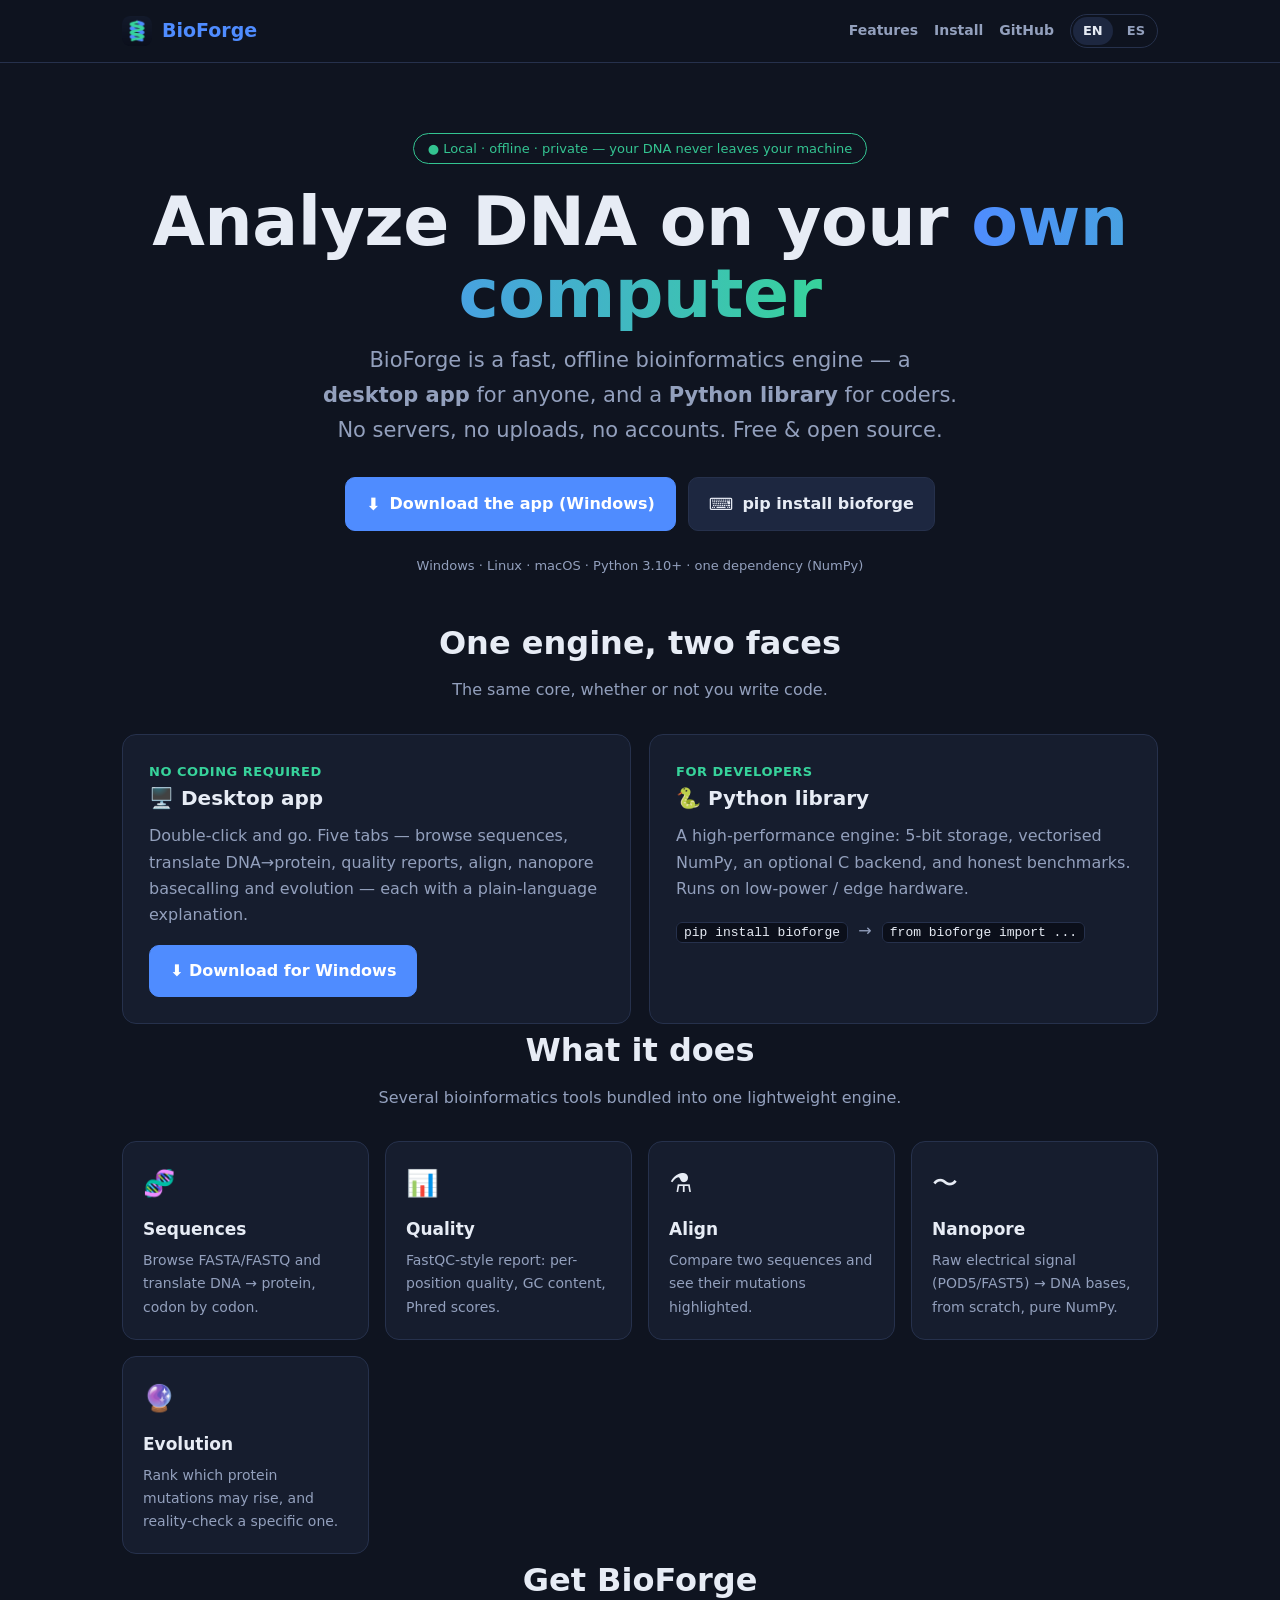
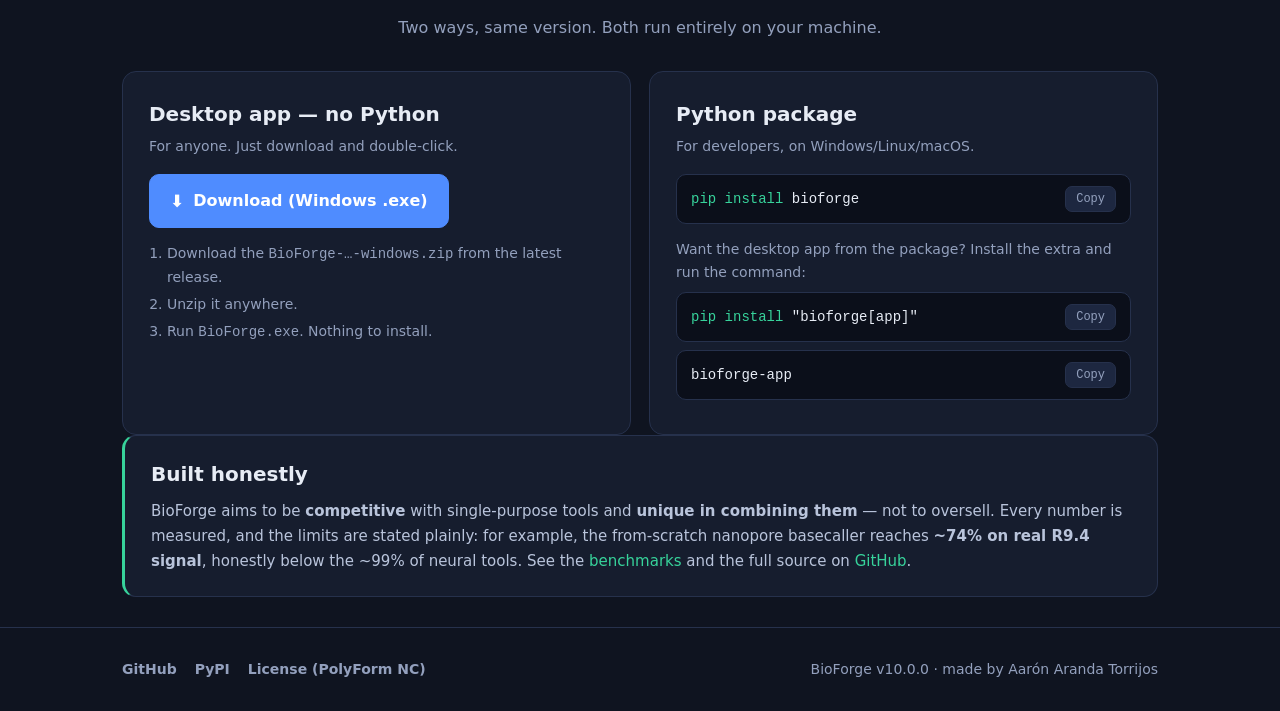
==== docs/index.html @ cfabe27d "feat(web): landing bilingüe (EN/ES) para GitHub Pages + descarga directa del .exe - docs/ web estáti" ====
<!DOCTYPE html>
<html lang="en">
<head>
<meta charset="utf-8">
<meta name="viewport" content="width=device-width, initial-scale=1">
<title>BioForge — Analyze DNA locally, offline (desktop app + Python library)</title>
<meta name="description" content="BioForge is a fast, offline bioinformatics engine to analyze DNA on your own computer. A desktop app for anyone and a Python library for coders — sequence translation, quality reports, alignment, nanopore basecalling and evolution. Free, open source, private.">
<meta name="keywords" content="DNA analysis, genetic analysis, bioinformatics, FASTA, FASTQ, DNA to protein translation, sequence alignment, nanopore basecaller, offline, local, edge computing, Python, NumPy, análisis genético, analizar ADN">
<meta name="author" content="Aarón Aranda Torrijos">
<link rel="canonical" href="https://erlanders177.github.io/bioforge/">
<link rel="alternate" hreflang="en" href="https://erlanders177.github.io/bioforge/">
<link rel="alternate" hreflang="es" href="https://erlanders177.github.io/bioforge/es/">
<link rel="alternate" hreflang="x-default" href="https://erlanders177.github.io/bioforge/">
<link rel="icon" type="image/png" href="favicon.png">
<link rel="apple-touch-icon" href="apple-touch-icon.png">
<link rel="stylesheet" href="style.css">
<!-- Open Graph / Twitter -->
<meta property="og:type" content="website">
<meta property="og:site_name" content="BioForge">
<meta property="og:title" content="BioForge — Analyze DNA locally, offline">
<meta property="og:description" content="A fast, offline bioinformatics engine. Desktop app for anyone + Python library for coders. Free, open source, private.">
<meta property="og:url" content="https://erlanders177.github.io/bioforge/">
<meta property="og:image" content="https://erlanders177.github.io/bioforge/og.png">
<meta property="og:image:width" content="1200">
<meta property="og:image:height" content="630">
<meta name="twitter:card" content="summary_large_image">
<meta name="twitter:title" content="BioForge — Analyze DNA locally, offline">
<meta name="twitter:description" content="Desktop app for anyone + Python library for coders. Free, open source, private.">
<meta name="twitter:image" content="https://erlanders177.github.io/bioforge/og.png">
<script type="application/ld+json">
{
  "@context":"https://schema.org",
  "@type":"SoftwareApplication",
  "name":"BioForge",
  "description":"A fast, offline bioinformatics engine to analyze DNA on your own computer: a desktop app for anyone and a Python library for developers. Sequence translation, quality reports, alignment, nanopore basecalling and evolution.",
  "applicationCategory":"Bioinformatics software",
  "operatingSystem":"Windows, Linux, macOS",
  "softwareVersion":"10.0.0",
  "url":"https://erlanders177.github.io/bioforge/",
  "downloadUrl":"https://github.com/erlanders177/bioforge/releases/latest/download/BioForge-windows.zip",
  "image":"https://erlanders177.github.io/bioforge/og.png",
  "offers":{"@type":"Offer","price":"0","priceCurrency":"USD"},
  "author":{"@type":"Person","name":"Aarón Aranda Torrijos"},
  "license":"https://github.com/erlanders177/bioforge/blob/main/LICENSE",
  "sameAs":["https://github.com/erlanders177/bioforge","https://pypi.org/project/bioforge/"]
}
</script>
</head>
<body>
<header>
  <div class="wrap nav">
    <a class="brand" href="index.html"><img src="favicon.png" alt="BioForge logo"><span><b>Bio</b>Forge</span></a>
    <div class="grow"></div>
    <a class="navlink hideable" href="#features">Features</a>
    <a class="navlink hideable" href="#install">Install</a>
    <a class="navlink" href="https://github.com/erlanders177/bioforge">GitHub</a>
    <div class="lang"><a class="on">EN</a><a href="es/index.html">ES</a></div>
  </div>
</header>

<main>
  <section class="hero wrap">
    <span class="badge">● Local · offline · private — your DNA never leaves your machine</span>
    <h1>Analyze DNA on your <span class="g">own computer</span></h1>
    <p class="lead">BioForge is a fast, offline bioinformatics engine — a <b>desktop app</b> for anyone,
      and a <b>Python library</b> for coders. No servers, no uploads, no accounts. Free &amp; open source.</p>
    <div class="cta">
      <a class="btn primary" href="https://github.com/erlanders177/bioforge/releases/latest/download/BioForge-windows.zip"><span class="em">⬇</span> Download the app (Windows)</a>
      <a class="btn" href="#install"><span class="em">⌨</span> pip install bioforge</a>
      <div class="sub">Windows · Linux · macOS · Python 3.10+ · one dependency (NumPy)</div>
    </div>
  </section>

  <section class="wrap">
    <h2 class="sec">One engine, two faces</h2>
    <p class="seclead">The same core, whether or not you write code.</p>
    <div class="faces">
      <div class="face">
        <div class="who">No coding required</div>
        <h3>🖥️ Desktop app</h3>
        <p>Double-click and go. Five tabs — browse sequences, translate DNA→protein, quality reports,
          align, nanopore basecalling and evolution — each with a plain-language explanation.</p>
        <a class="btn primary" href="https://github.com/erlanders177/bioforge/releases/latest/download/BioForge-windows.zip">⬇ Download for Windows</a>
      </div>
      <div class="face">
        <div class="who">For developers</div>
        <h3>🐍 Python library</h3>
        <p>A high-performance engine: 5-bit storage, vectorised NumPy, an optional C backend, and honest
          benchmarks. Runs on low-power / edge hardware.</p>
        <p><code>pip install bioforge</code> &nbsp;→&nbsp; <code>from bioforge import ...</code></p>
      </div>
    </div>
  </section>

  <section class="wrap" id="features">
    <h2 class="sec">What it does</h2>
    <p class="seclead">Several bioinformatics tools bundled into one lightweight engine.</p>
    <div class="grid">
      <div class="feat"><div class="ic">🧬</div><h3>Sequences</h3><p>Browse FASTA/FASTQ and translate DNA → protein, codon by codon.</p></div>
      <div class="feat"><div class="ic">📊</div><h3>Quality</h3><p>FastQC-style report: per-position quality, GC content, Phred scores.</p></div>
      <div class="feat"><div class="ic">⚗️</div><h3>Align</h3><p>Compare two sequences and see their mutations highlighted.</p></div>
      <div class="feat"><div class="ic">〜</div><h3>Nanopore</h3><p>Raw electrical signal (POD5/FAST5) → DNA bases, from scratch, pure NumPy.</p></div>
      <div class="feat"><div class="ic">🔮</div><h3>Evolution</h3><p>Rank which protein mutations may rise, and reality-check a specific one.</p></div>
    </div>
  </section>

  <section class="wrap" id="install">
    <h2 class="sec">Get BioForge</h2>
    <p class="seclead">Two ways, same version. Both run entirely on your machine.</p>
    <div class="install">
      <div class="card">
        <h3>Desktop app — no Python</h3>
        <p class="hint">For anyone. Just download and double-click.</p>
        <a class="btn primary" href="https://github.com/erlanders177/bioforge/releases/latest/download/BioForge-windows.zip"><span class="em">⬇</span> Download (Windows .exe)</a>
        <ol class="steps">
          <li>Download the <code>BioForge-…-windows.zip</code> from the latest release.</li>
          <li>Unzip it anywhere.</li>
          <li>Run <code>BioForge.exe</code>. Nothing to install.</li>
        </ol>
      </div>
      <div class="card">
        <h3>Python package</h3>
        <p class="hint">For developers, on Windows/Linux/macOS.</p>
        <div class="cmd"><span><span class="p">pip install</span> bioforge</span><button class="copy" data-copy="pip install bioforge">Copy</button></div>
        <p class="hint" style="margin:14px 0 4px">Want the desktop app from the package? Install the extra and run the command:</p>
        <div class="cmd"><span><span class="p">pip install</span> "bioforge[app]"</span><button class="copy" data-copy="pip install &quot;bioforge[app]&quot;">Copy</button></div>
        <div class="cmd"><span>bioforge-app</span><button class="copy" data-copy="bioforge-app">Copy</button></div>
      </div>
    </div>
  </section>

  <section class="wrap">
    <div class="honest">
      <h2>Built honestly</h2>
      BioForge aims to be <b>competitive</b> with single-purpose tools and <b>unique in combining them</b> —
      not to oversell. Every number is measured, and the limits are stated plainly: for example, the
      from-scratch nanopore basecaller reaches <b>~74% on real R9.4 signal</b>, honestly below the ~99% of
      neural tools. See the <a href="https://github.com/erlanders177/bioforge#key-numbers">benchmarks</a>
      and the full source on <a href="https://github.com/erlanders177/bioforge">GitHub</a>.
    </div>
  </section>
</main>

<footer>
  <div class="wrap foot">
    <a href="https://github.com/erlanders177/bioforge">GitHub</a>
    <a href="https://pypi.org/project/bioforge/">PyPI</a>
    <a href="https://github.com/erlanders177/bioforge/blob/main/LICENSE">License (PolyForm NC)</a>
    <div class="grow"></div>
    <span>BioForge v10.0.0 · made by Aarón Aranda Torrijos</span>
  </div>
</footer>

<script>
document.querySelectorAll('.copy').forEach(b=>{
  b.addEventListener('click',()=>{
    navigator.clipboard.writeText(b.dataset.copy).then(()=>{
      const t=b.textContent; b.textContent='✓ copied'; b.classList.add('ok');
      setTimeout(()=>{b.textContent=t; b.classList.remove('ok');},1500);
    });
  });
});
</script>
</body>
</html>
---- docs/style.css ----
/* BioForge — landing (GitHub Pages). Tema oscuro, misma identidad que la app. */
:root{
  --bg:#0f1420; --panel:#161d2e; --panel2:#1d2740; --line:#26314c;
  --text:#e7ecf5; --dim:#93a0bd; --accent:#4f8cff; --accent2:#37d39b;
  --warn:#ffb454; --radius:14px; --maxw:1080px;
}
*{box-sizing:border-box}
html{scroll-behavior:smooth}
body{margin:0;font-family:"Segoe UI",system-ui,-apple-system,sans-serif;
     background:var(--bg);color:var(--text);line-height:1.65;
     -webkit-font-smoothing:antialiased}
a{color:var(--accent);text-decoration:none}
a:hover{text-decoration:underline}
.wrap{max-width:var(--maxw);margin:0 auto;padding:0 22px}
img{max-width:100%}

/* header */
header{position:sticky;top:0;z-index:10;background:rgba(15,20,32,.82);
       backdrop-filter:blur(10px);border-bottom:1px solid var(--line)}
.nav{display:flex;align-items:center;gap:16px;height:62px}
.brand{display:flex;align-items:center;gap:10px;font-weight:700;font-size:19px}
.brand img{width:30px;height:30px;border-radius:8px}
.brand b{color:var(--accent)}
.nav .grow{flex:1}
.nav a.navlink{color:var(--dim);font-size:14px;font-weight:600}
.nav a.navlink:hover{color:var(--text);text-decoration:none}
.lang{display:flex;gap:4px;border:1px solid var(--line);border-radius:20px;padding:2px;font-size:13px}
.lang a{padding:3px 10px;border-radius:16px;color:var(--dim);font-weight:600}
.lang a.on{background:var(--panel2);color:var(--text)}
.lang a:hover{text-decoration:none;color:var(--text)}

/* botones */
.btn{display:inline-flex;align-items:center;gap:9px;font:inherit;font-weight:600;
     border:1px solid var(--line);background:var(--panel2);color:var(--text);
     padding:12px 20px;border-radius:10px;cursor:pointer;transition:.15s}
.btn:hover{border-color:var(--accent);background:#223055;text-decoration:none}
.btn.primary{background:var(--accent);border-color:var(--accent);color:#fff}
.btn.primary:hover{background:#3f7cf0}
.btn .em{font-size:17px}

/* hero */
.hero{text-align:center;padding:70px 0 40px}
.badge{display:inline-block;font-size:13px;color:var(--accent2);
       border:1px solid var(--accent2);border-radius:20px;padding:4px 14px;
       margin-bottom:22px;opacity:.92}
.hero h1{font-size:clamp(38px,7vw,68px);line-height:1.05;margin:0 0 14px;letter-spacing:-.5px}
.hero h1 .g{background:linear-gradient(90deg,var(--accent),var(--accent2));
            -webkit-background-clip:text;background-clip:text;color:transparent}
.hero p.lead{font-size:clamp(17px,2.4vw,21px);color:var(--dim);max-width:640px;
             margin:0 auto 30px}
.cta{display:flex;gap:12px;justify-content:center;flex-wrap:wrap}
.cta .sub{color:var(--dim);font-size:13px;margin-top:12px;flex-basis:100%}

/* secciones */
section{padding:46px 0}
h2.sec{font-size:clamp(24px,4vw,32px);margin:0 0 8px;text-align:center}
p.seclead{color:var(--dim);text-align:center;max-width:640px;margin:0 auto 30px}

/* dos caras */
.faces{display:grid;grid-template-columns:1fr 1fr;gap:18px}
.face{background:var(--panel);border:1px solid var(--line);border-radius:var(--radius);padding:26px}
.face h3{margin:0 0 6px;font-size:20px}
.face .who{color:var(--accent2);font-size:13px;font-weight:600;text-transform:uppercase;letter-spacing:.5px}
.face p{color:var(--dim);margin:8px 0 16px}
.face code{background:#0b0f1a;border:1px solid var(--line);border-radius:6px;
           padding:2px 7px;font-family:"Cascadia Code",Consolas,monospace;font-size:13px;color:var(--text)}

/* features */
.grid{display:grid;grid-template-columns:repeat(auto-fit,minmax(200px,1fr));gap:16px}
.feat{background:var(--panel);border:1px solid var(--line);border-radius:var(--radius);padding:20px}
.feat .ic{font-size:26px}
.feat h3{margin:10px 0 6px;font-size:17px}
.feat p{color:var(--dim);font-size:14px;margin:0}

/* install */
.install{display:grid;grid-template-columns:1fr 1fr;gap:18px}
.card{background:var(--panel);border:1px solid var(--line);border-radius:var(--radius);padding:26px}
.card h3{margin:0 0 4px;font-size:20px}
.card .hint{color:var(--dim);font-size:14px;margin:0 0 16px}
.cmd{display:flex;align-items:center;gap:10px;background:#0b0f1a;border:1px solid var(--line);
     border-radius:10px;padding:11px 14px;margin:8px 0;font-family:"Cascadia Code",Consolas,monospace;
     font-size:14px}
.cmd span{flex:1;overflow-x:auto;white-space:nowrap;color:var(--text)}
.cmd span .p{color:var(--accent2)}
.copy{border:1px solid var(--line);background:var(--panel2);color:var(--dim);border-radius:7px;
      padding:5px 10px;font-size:12px;cursor:pointer;font-family:inherit;flex:none}
.copy:hover{color:var(--text);border-color:var(--accent)}
.copy.ok{color:var(--accent2);border-color:var(--accent2)}
.steps{color:var(--dim);font-size:14px;margin:14px 0 0;padding-left:18px}
.steps li{margin:4px 0}

/* honestidad */
.honest{background:var(--panel);border:1px solid var(--line);border-left:3px solid var(--accent2);
        border-radius:var(--radius);padding:22px 26px;color:#b9c4db;font-size:15px}
.honest h2{margin:0 0 8px;font-size:20px;color:var(--text);text-align:left}
.honest a{color:var(--accent2)}

/* footer */
footer{border-top:1px solid var(--line);margin-top:30px;padding:30px 0;color:var(--dim);font-size:14px}
.foot{display:flex;gap:18px;flex-wrap:wrap;align-items:center}
footer a{color:var(--dim);font-weight:600}
footer a:hover{color:var(--text)}
footer .grow{flex:1}

@media (max-width:720px){
  .faces,.install{grid-template-columns:1fr}
  .nav a.navlink.hideable{display:none}
}
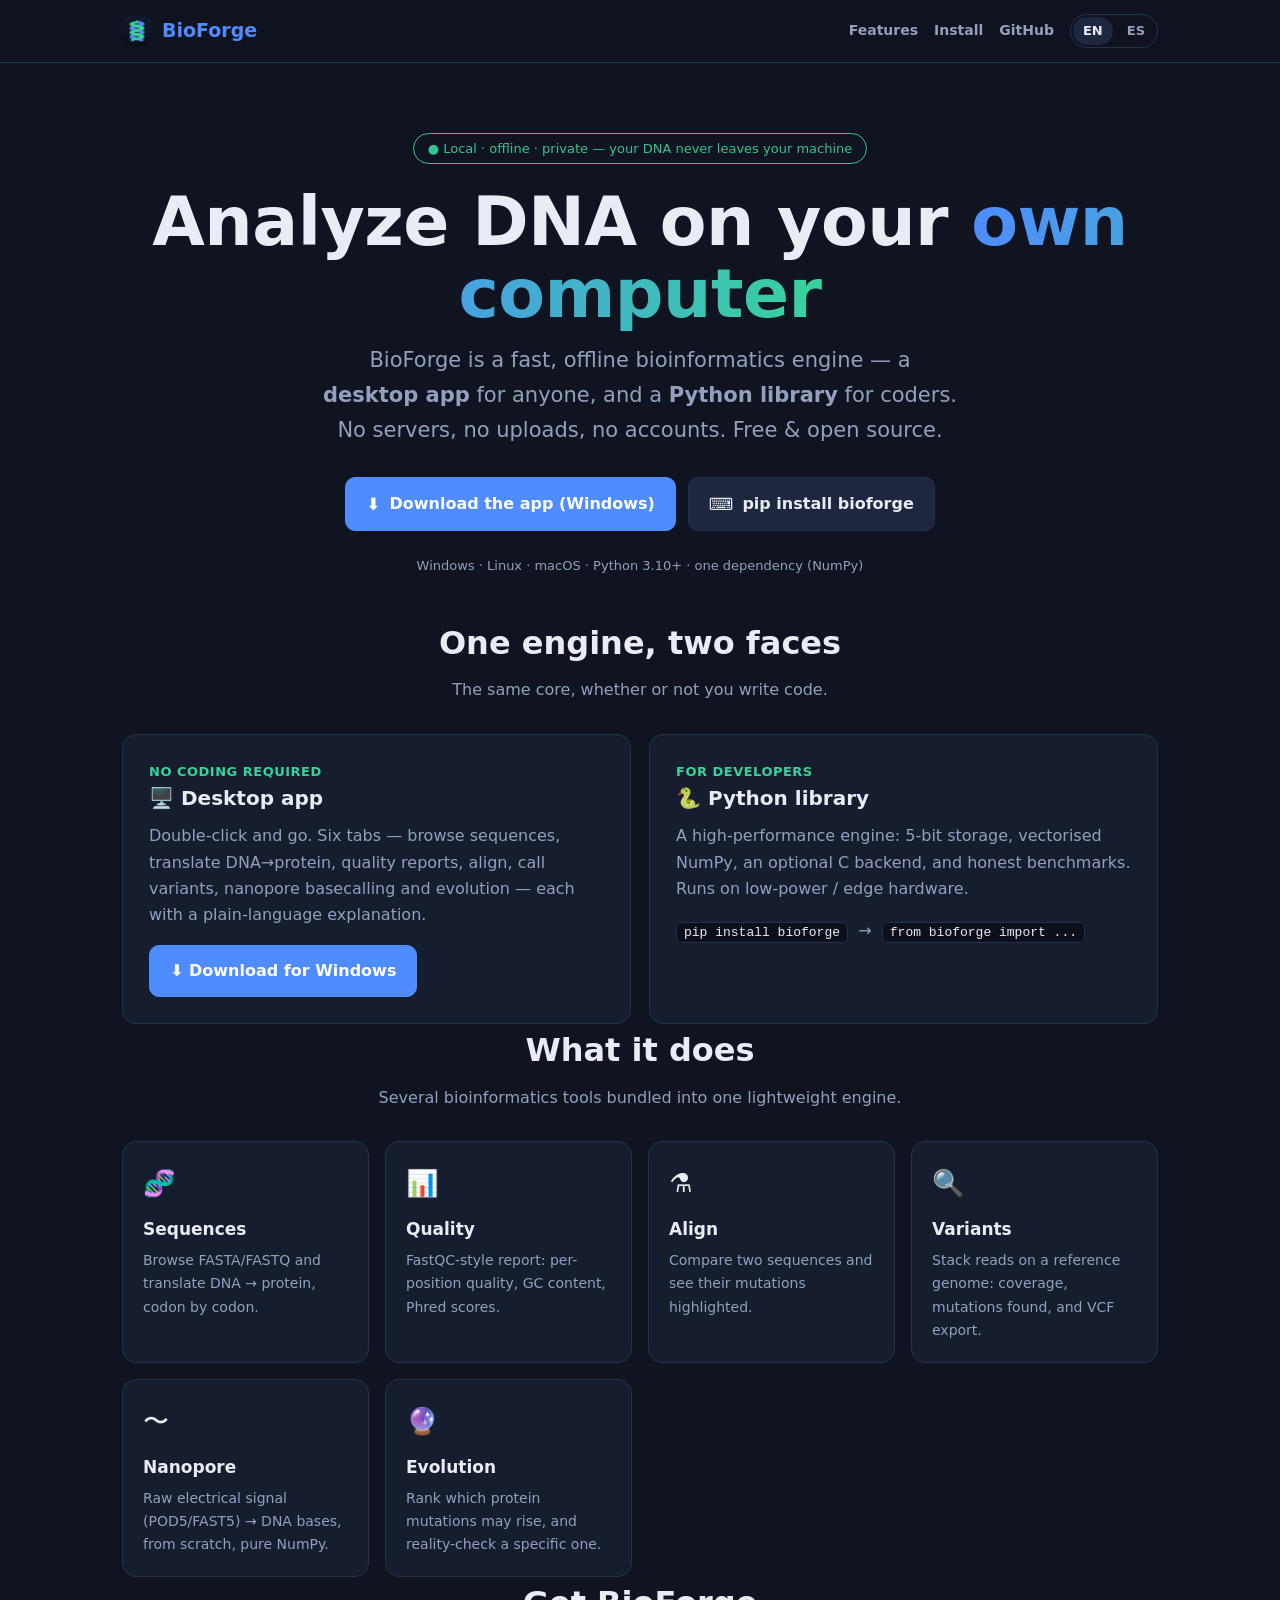
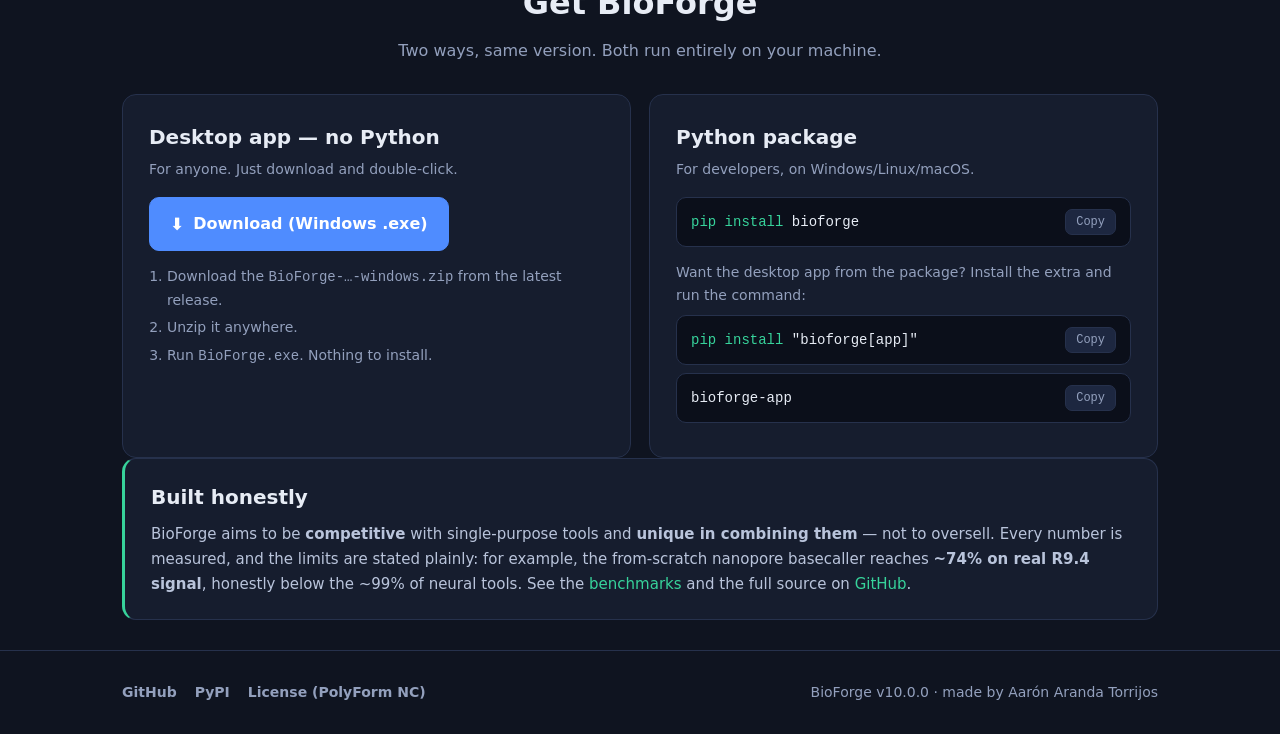
==== commit 5c3685bb: "feat(variants): integración en condiciones — CLI, pestaña en la app y web La herramienta existía sol" ====
--- a/docs/index.html
+++ b/docs/index.html
@@ -3,9 +3,10 @@
 <head>
 <meta charset="utf-8">
 <meta name="viewport" content="width=device-width, initial-scale=1">
+<meta name="google-site-verification" content="75aCGIQ9zULCkgtBxh_g88g5E-TI-aBYwJNGNQMh63k">
 <title>BioForge — Analyze DNA locally, offline (desktop app + Python library)</title>
-<meta name="description" content="BioForge is a fast, offline bioinformatics engine to analyze DNA on your own computer. A desktop app for anyone and a Python library for coders — sequence translation, quality reports, alignment, nanopore basecalling and evolution. Free, open source, private.">
-<meta name="keywords" content="DNA analysis, genetic analysis, bioinformatics, FASTA, FASTQ, DNA to protein translation, sequence alignment, nanopore basecaller, offline, local, edge computing, Python, NumPy, análisis genético, analizar ADN">
+<meta name="description" content="BioForge is a fast, offline bioinformatics engine to analyze DNA on your own computer. A desktop app for anyone and a Python library for coders — sequence translation, quality reports, alignment, variant calling (VCF), nanopore basecalling and evolution. Free, open source, private.">
+<meta name="keywords" content="DNA analysis, genetic analysis, bioinformatics, FASTA, FASTQ, DNA to protein translation, sequence alignment, variant calling, VCF, SNP calling, pileup, nanopore basecaller, offline, local, edge computing, Python, NumPy, análisis genético, analizar ADN">
 <meta name="author" content="Aarón Aranda Torrijos">
 <link rel="canonical" href="https://erlanders177.github.io/bioforge/">
 <link rel="alternate" hreflang="en" href="https://erlanders177.github.io/bioforge/">
@@ -32,7 +33,7 @@
   "@context":"https://schema.org",
   "@type":"SoftwareApplication",
   "name":"BioForge",
-  "description":"A fast, offline bioinformatics engine to analyze DNA on your own computer: a desktop app for anyone and a Python library for developers. Sequence translation, quality reports, alignment, nanopore basecalling and evolution.",
+  "description":"A fast, offline bioinformatics engine to analyze DNA on your own computer: a desktop app for anyone and a Python library for developers. Sequence translation, quality reports, alignment, variant calling (VCF), nanopore basecalling and evolution.",
   "applicationCategory":"Bioinformatics software",
   "operatingSystem":"Windows, Linux, macOS",
   "softwareVersion":"10.0.0",
@@ -78,8 +79,8 @@
       <div class="face">
         <div class="who">No coding required</div>
         <h3>🖥️ Desktop app</h3>
-        <p>Double-click and go. Five tabs — browse sequences, translate DNA→protein, quality reports,
-          align, nanopore basecalling and evolution — each with a plain-language explanation.</p>
+        <p>Double-click and go. Six tabs — browse sequences, translate DNA→protein, quality reports,
+          align, call variants, nanopore basecalling and evolution — each with a plain-language explanation.</p>
         <a class="btn primary" href="https://github.com/erlanders177/bioforge/releases/latest/download/BioForge-windows.zip">⬇ Download for Windows</a>
       </div>
       <div class="face">
@@ -99,6 +100,7 @@
       <div class="feat"><div class="ic">🧬</div><h3>Sequences</h3><p>Browse FASTA/FASTQ and translate DNA → protein, codon by codon.</p></div>
       <div class="feat"><div class="ic">📊</div><h3>Quality</h3><p>FastQC-style report: per-position quality, GC content, Phred scores.</p></div>
       <div class="feat"><div class="ic">⚗️</div><h3>Align</h3><p>Compare two sequences and see their mutations highlighted.</p></div>
+      <div class="feat"><div class="ic">🔍</div><h3>Variants</h3><p>Stack reads on a reference genome: coverage, mutations found, and VCF export.</p></div>
       <div class="feat"><div class="ic">〜</div><h3>Nanopore</h3><p>Raw electrical signal (POD5/FAST5) → DNA bases, from scratch, pure NumPy.</p></div>
       <div class="feat"><div class="ic">🔮</div><h3>Evolution</h3><p>Rank which protein mutations may rise, and reality-check a specific one.</p></div>
     </div>
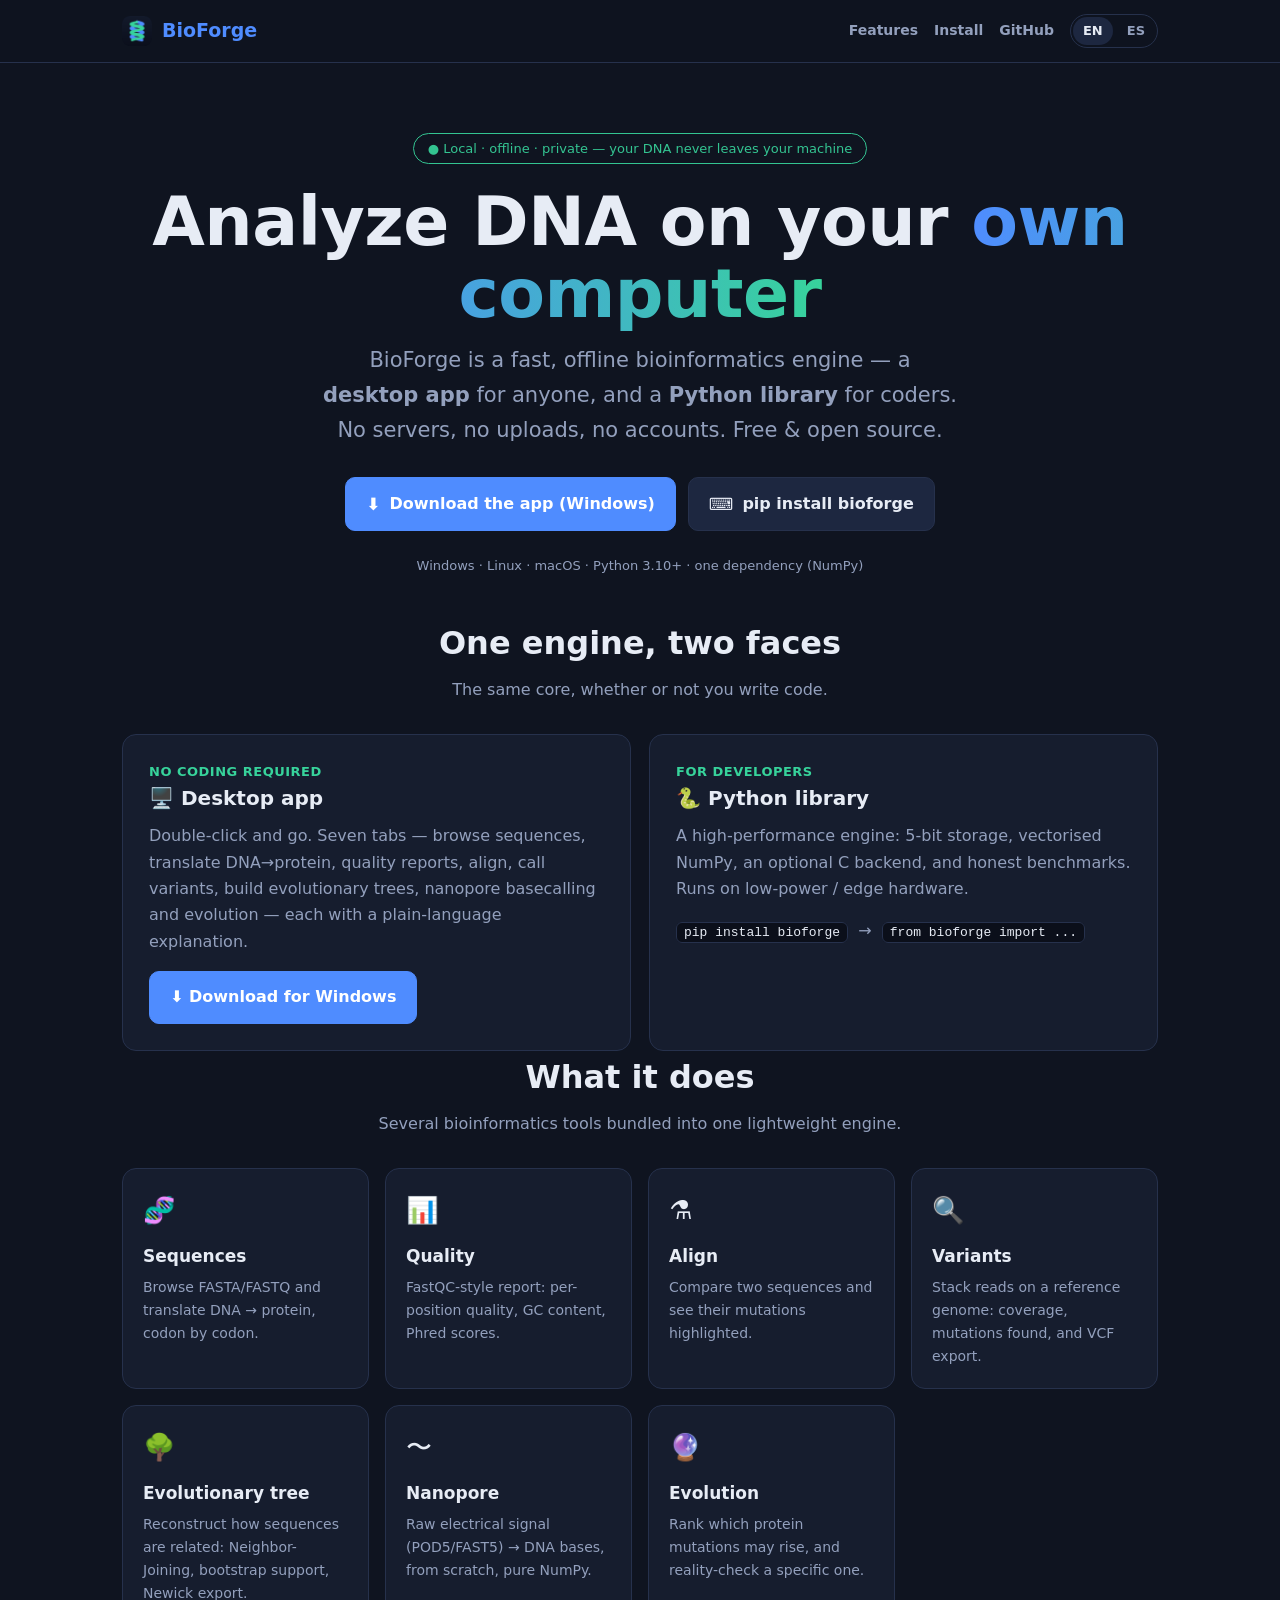
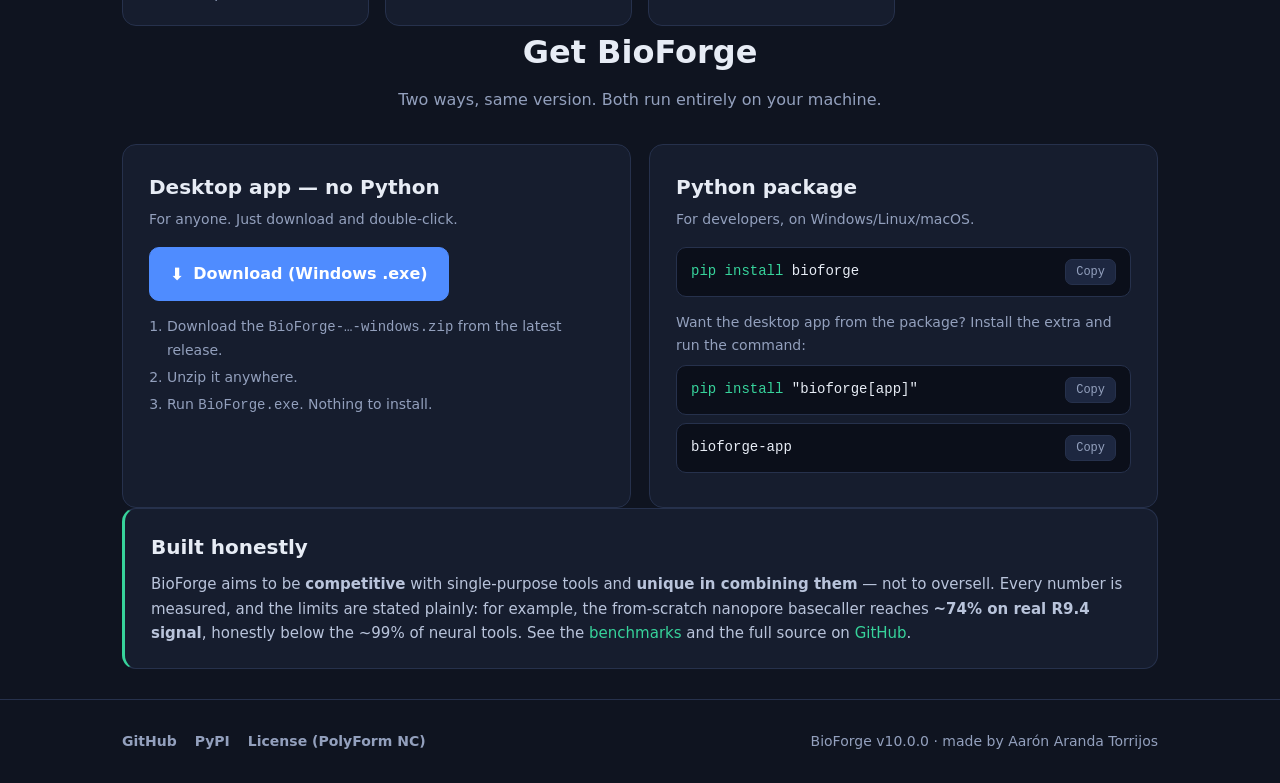
==== commit dce52287: "feat(phylo): árboles evolutivos — y CONTRASTADOS contra Biopython Nueva familia bioforge/phylo/, com" ====
--- a/docs/index.html
+++ b/docs/index.html
@@ -5,8 +5,8 @@
 <meta name="viewport" content="width=device-width, initial-scale=1">
 <meta name="google-site-verification" content="75aCGIQ9zULCkgtBxh_g88g5E-TI-aBYwJNGNQMh63k">
 <title>BioForge — Analyze DNA locally, offline (desktop app + Python library)</title>
-<meta name="description" content="BioForge is a fast, offline bioinformatics engine to analyze DNA on your own computer. A desktop app for anyone and a Python library for coders — sequence translation, quality reports, alignment, variant calling (VCF), nanopore basecalling and evolution. Free, open source, private.">
-<meta name="keywords" content="DNA analysis, genetic analysis, bioinformatics, FASTA, FASTQ, DNA to protein translation, sequence alignment, variant calling, VCF, SNP calling, pileup, nanopore basecaller, offline, local, edge computing, Python, NumPy, análisis genético, analizar ADN">
+<meta name="description" content="BioForge is a fast, offline bioinformatics engine to analyze DNA on your own computer. A desktop app for anyone and a Python library for coders — sequence translation, quality reports, alignment, variant calling (VCF), phylogenetic trees, nanopore basecalling and evolution. Free, open source, private.">
+<meta name="keywords" content="DNA analysis, genetic analysis, bioinformatics, FASTA, FASTQ, DNA to protein translation, sequence alignment, variant calling, VCF, SNP calling, pileup, phylogenetic tree, phylogeny, neighbor joining, nanopore basecaller, offline, local, edge computing, Python, NumPy, análisis genético, analizar ADN">
 <meta name="author" content="Aarón Aranda Torrijos">
 <link rel="canonical" href="https://erlanders177.github.io/bioforge/">
 <link rel="alternate" hreflang="en" href="https://erlanders177.github.io/bioforge/">
@@ -79,8 +79,8 @@
       <div class="face">
         <div class="who">No coding required</div>
         <h3>🖥️ Desktop app</h3>
-        <p>Double-click and go. Six tabs — browse sequences, translate DNA→protein, quality reports,
-          align, call variants, nanopore basecalling and evolution — each with a plain-language explanation.</p>
+        <p>Double-click and go. Seven tabs — browse sequences, translate DNA→protein, quality reports,
+          align, call variants, build evolutionary trees, nanopore basecalling and evolution — each with a plain-language explanation.</p>
         <a class="btn primary" href="https://github.com/erlanders177/bioforge/releases/latest/download/BioForge-windows.zip">⬇ Download for Windows</a>
       </div>
       <div class="face">
@@ -101,6 +101,7 @@
       <div class="feat"><div class="ic">📊</div><h3>Quality</h3><p>FastQC-style report: per-position quality, GC content, Phred scores.</p></div>
       <div class="feat"><div class="ic">⚗️</div><h3>Align</h3><p>Compare two sequences and see their mutations highlighted.</p></div>
       <div class="feat"><div class="ic">🔍</div><h3>Variants</h3><p>Stack reads on a reference genome: coverage, mutations found, and VCF export.</p></div>
+      <div class="feat"><div class="ic">🌳</div><h3>Evolutionary tree</h3><p>Reconstruct how sequences are related: Neighbor-Joining, bootstrap support, Newick export.</p></div>
       <div class="feat"><div class="ic">〜</div><h3>Nanopore</h3><p>Raw electrical signal (POD5/FAST5) → DNA bases, from scratch, pure NumPy.</p></div>
       <div class="feat"><div class="ic">🔮</div><h3>Evolution</h3><p>Rank which protein mutations may rise, and reality-check a specific one.</p></div>
     </div>
